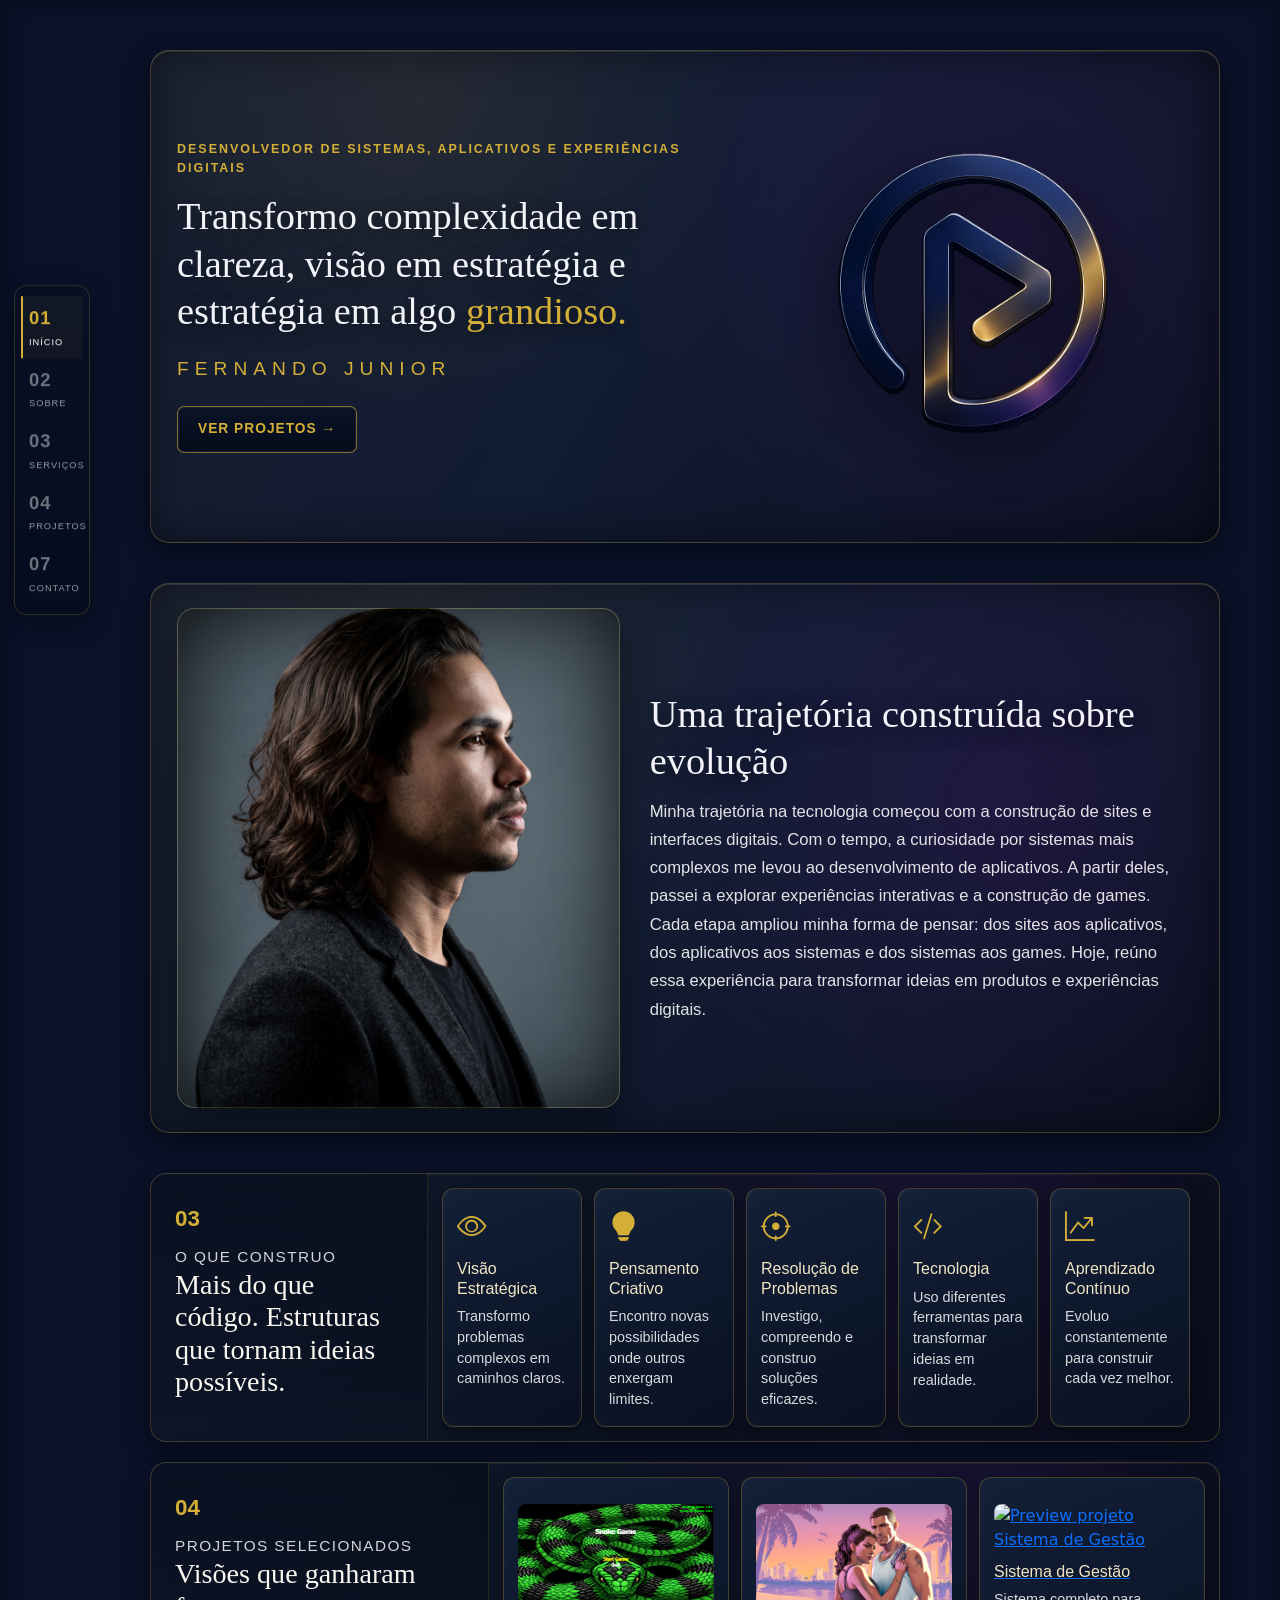
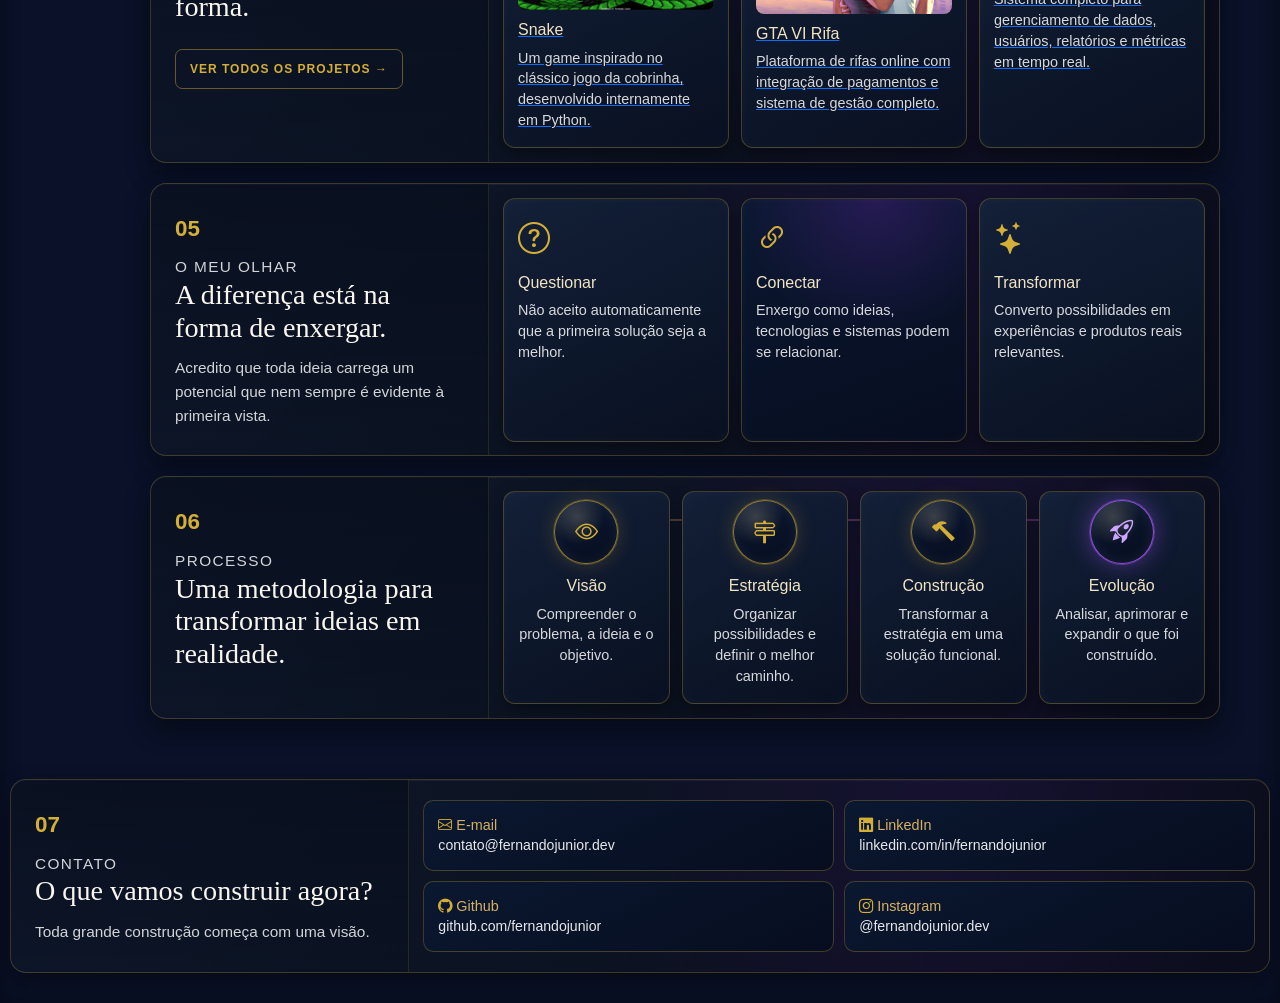
==== index.html @ 56f13a5a "update all" ====
<!DOCTYPE html>
<html lang="pt-br">
<head>
    <meta charset="UTF-8">
    <meta name="viewport" content="width=device-width, initial-scale=1.0">
    <link href="https://cdn.jsdelivr.net/npm/bootstrap@5.3.8/dist/css/bootstrap.min.css" rel="stylesheet" integrity="sha384-sRIl4kxILFvY47J16cr9ZwB07vP4J8+LH7qKQnuqkuIAvNWLzeN8tE5YBujZqJLB" crossorigin="anonymous">
    <link rel="stylesheet" href="https://cdn.jsdelivr.net/npm/bootstrap-icons@1.11.3/font/bootstrap-icons.min.css">
    <link rel="stylesheet" href="./src/CSS/StyleIndex.css">
    <title>Portfólio</title>
</head>
<body class="la-fria-marinho">
    <aside class="hero-sidebar">
        <ul>
            <li class="active">
                <a href="#inicio" data-target="inicio"><span>01</span> INÍCIO</a>
            </li>
            <li>
                <a href="#sobre" data-target="sobre"><span>02</span> SOBRE</a>
            </li>
            <li>
                <a href="#servicos" data-target="servicos"><span>03</span> SERVIÇOS</a>
            </li>
            <li>
                <a href="#Projetos" data-target="Projetos"><span>04</span> PROJETOS</a>
            </li>
            <li>
                <a href="#Contato" data-target="Contato"><span>07</span> CONTATO</a>
            </li>
        </ul>
    </aside>
    
    <main>
        <section id="inicio" class="A_visão">
            <div class="hero-content">
                <p class="hero-kicker">DESENVOLVEDOR DE SISTEMAS, APLICATIVOS E EXPERIÊNCIAS DIGITAIS</p>

                <h1>
                    Transformo complexidade em clareza, visão em estratégia e estratégia em algo
                    <span>grandioso.</span>
                </h1>

                <h2>FERNANDO JUNIOR</h2>

                <a class="hero-cta" href="#Projetos">VER PROJETOS →</a>
            </div>

            <div class="hero-visual">
                <img src="./src/CSS/IMG/FFPLAY_slogan.png" alt="Logo Fernando Junior">
            </div>
        </section>
        <section id="sobre" class="Quem_Sou">
            <div class="img-profile"></div>
            <div class="texto-sobEu">
                <h1>Uma trajetória construída sobre evolução</h1>
                <p>
                    Minha trajetória na tecnologia começou com a construção de sites e interfaces digitais. Com o tempo, a curiosidade por sistemas mais complexos me levou ao desenvolvimento de aplicativos. A partir deles, passei a explorar experiências interativas e a construção de games.<br>
                    Cada etapa ampliou minha forma de pensar: dos sites aos aplicativos, dos aplicativos aos sistemas e dos sistemas aos games. Hoje, reúno essa experiência para transformar ideias em produtos e experiências digitais.
                </p>
            </div>
        </section>
        <section id="servicos" class="Construção section-panel">
            <div class="section-left">
                <span class="section-number">03</span>
                <p class="section-kicker">O QUE CONSTRUO</p>
                <h2>Mais do que código. Estruturas que tornam ideias possíveis.</h2>
            </div>
            <div class="section-right cards-5">
                <article class="feature-card">
                    <i class="bi bi-eye"></i>
                    <h3>Visão Estratégica</h3>
                    <p>Transformo problemas complexos em caminhos claros.</p>
                </article>
                <article class="feature-card">
                    <i class="bi bi-lightbulb-fill"></i>
                    <h3>Pensamento Criativo</h3>
                    <p>Encontro novas possibilidades onde outros enxergam limites.</p>
                </article>
                <article class="feature-card">
                    <i class="bi bi-crosshair"></i>
                    <h3>Resolução de Problemas</h3>
                    <p>Investigo, compreendo e construo soluções eficazes.</p>
                </article>
                <article class="feature-card">
                    <i class="bi bi-code-slash"></i>
                    <h3>Tecnologia</h3>
                    <p>Uso diferentes ferramentas para transformar ideias em realidade.</p>
                </article>
                <article class="feature-card">
                    <i class="bi bi-graph-up-arrow"></i>
                    <h3>Aprendizado Contínuo</h3>
                    <p>Evoluo constantemente para construir cada vez melhor.</p>
                </article>
            </div>
        </section>

        <section id="Projetos" class="Projetos section-panel">
            <div class="section-left">
                <span class="section-number">04</span>
                <p class="section-kicker">PROJETOS SELECIONADOS</p>
                <h2>Visões que ganharam forma.</h2>
                <a class="mini-cta" href="#">VER TODOS OS PROJETOS →</a>
            </div>
            <div class="section-right cards-3">
                <a class="project-card" href="https://github.com/Playershelby/SnakeGame" target="_blank" rel="noopener noreferrer">
                    <img src="./src/CSS/IMG/SnakeGame_Menu.png" alt="Preview projeto Snake">
                    <h3>Snake</h3>
                    <p>Um game inspirado no clássico jogo da cobrinha, desenvolvido internamente em Python.</p>
                </a>
                <a class="project-card" href="https://gtaiv.onrender.com" target="_blank" rel="noopener noreferrer">
                    <img src="./src/CSS/IMG/Jason_and_Lucia_03_landscape.jpg" alt="Preview projeto GTA VI Rifa">
                    <h3>GTA VI Rifa</h3>
                    <p>Plataforma de rifas online com integração de pagamentos e sistema de gestão completo.</p>
                </a>
                <a class="project-card" href="#" aria-disabled="true" title="Projeto temporariamente offline">
                    <img src="https://placehold.co/600x320/0a162d/d4af37?text=Sistema+de+Gestao" alt="Preview projeto Sistema de Gestão">
                    <h3>Sistema de Gestão</h3>
                    <p>Sistema completo para gerenciamento de dados, usuários, relatórios e métricas em tempo real.</p>
                </a>
            </div>
        </section>

        <section class="O-Meu-Olhar section-panel">
            <div class="section-left">
                <span class="section-number">05</span>
                <p class="section-kicker">O MEU OLHAR</p>
                <h2>A diferença está na forma de enxergar.</h2>
                <p>Acredito que toda ideia carrega um potencial que nem sempre é evidente à primeira vista.</p>
            </div>
            <div class="section-right cards-3">
                <article class="insight-card">
                    <i class="bi bi-question-circle"></i>
                    <h3>Questionar</h3>
                    <p>Não aceito automaticamente que a primeira solução seja a melhor.</p>
                </article>
                <article class="insight-card destaque">
                    <i class="bi bi-link-45deg"></i>
                    <h3>Conectar</h3>
                    <p>Enxergo como ideias, tecnologias e sistemas podem se relacionar.</p>
                </article>
                <article class="insight-card">
                    <i class="bi bi-stars"></i>
                    <h3>Transformar</h3>
                    <p>Converto possibilidades em experiências e produtos reais relevantes.</p>
                </article>
            </div>
        </section>

        <section class="Processo section-panel">
            <div class="section-left">
                <span class="section-number">06</span>
                <p class="section-kicker">PROCESSO</p>
                <h2>Uma metodologia para transformar ideias em realidade.</h2>
            </div>
            <div class="section-right process-track">
                <article class="process-step">
                    <span class="process-icon"><i class="bi bi-eye"></i></span>
                    <h3>Visão</h3>
                    <p>Compreender o problema, a ideia e o objetivo.</p>
                </article>
                <article class="process-step">
                    <span class="process-icon"><i class="bi bi-signpost-2"></i></span>
                    <h3>Estratégia</h3>
                    <p>Organizar possibilidades e definir o melhor caminho.</p>
                </article>
                <article class="process-step">
                    <span class="process-icon"><i class="bi bi-hammer"></i></span>
                    <h3>Construção</h3>
                    <p>Transformar a estratégia em uma solução funcional.</p>
                </article>
                <article class="process-step is-final">
                    <span class="process-icon"><i class="bi bi-rocket-takeoff"></i></span>
                    <h3>Evolução</h3>
                    <p>Analisar, aprimorar e expandir o que foi construído.</p>
                </article>
            </div>
        </section>
    </main>
    <footer>
        <section id="Contato" class="Contato section-panel">
            <div class="section-left">
                <span class="section-number">07</span>
                <p class="section-kicker">CONTATO</p>
                <h2>O que vamos construir agora?</h2>
                <p>Toda grande construção começa com uma visão.</p>
            </div>
            <div class="section-right contact-card">
                <a href="#"><i class="bi bi-envelope"></i> E-mail<br><strong>contato@fernandojunior.dev</strong></a>
                <a href="#"><i class="bi bi-linkedin"></i> LinkedIn<br><strong>linkedin.com/in/fernandojunior</strong></a>
                <a href="#"><i class="bi bi-github"></i> Github<br><strong>github.com/fernandojunior</strong></a>
                <a href="#"><i class="bi bi-instagram"></i> Instagram<br><strong>@fernandojunior.dev</strong></a>
            </div>
        </section>
    </footer>
</body>
<script src="./src/Script/index.js"></script>
</html>
---- src/CSS/StyleIndex.css ----
:root {
    /* Cores e Ajustes da Textura */
  --cor-marinho-profundo: #0a1128;
  --opacidade-trama-diagonal: 0.015;
  --opacidade-ruido-la: 0.04;
  --tamanho-trama: 6px;
  --tamanho-trama-metade: 3px;

  /* Variável com o SVG do Ruído (Inline Data URI) */
    --textura-ruido-svg: url("./IMG/BG_Midnight-Tailoring.svg"); 
    --bg-primary: rgba(80, 80, 80, 0.2);
    --bg-secundary: linear-gradient(135deg, #ffffffbb 0%, #8080808b 10%, #8080802a 35%);
    --bg-sec-hover: linear-gradient(675deg, #ffffffbb 0%, #8080808b 10%, #8080802a 35%);
    --bg-azul: #0A2342;
    --bg-roxo-intenso: #5A189A;
    --Dourado-classico: #D4AF37;
    --text-glow: 0 0 5px #ffffff, 0 0 15px #fff, 0 0 30px #f2f2f2;
    --Branco-puro: #FFFFFF;
    --text-shadow: 0 0 8px #000000;
    --text-shadow-strong: 0 0 25px #000000;
    --shadow-color: rgba(0, 0, 0, 0.4);
    --shadow-glass: rgba(0, 0, 0, 0.3), /* Sombra projetada no tecido */inset 0 0 12px rgba(255, 255, 255, 0.05);
    --border-glass: linear-gradient(135deg, rgba(255, 255, 255, 0.5) 0%,/* Brilho forte do reflexo (topo-esquerdo) */rgba(255, 255, 255, 0.2) 45%,/* Transição suave */rgba(255, 255, 255, 0.1) 75%,/* Quase invisível nas laterais */transparent 100%) 1;
    --border-vinheta:  inset 0 0 80px rgba(0, 0, 0, 0.7);
    --title-font: 'Poppins', sans-serif;
    --title-weight: 700;
    --subtitle-font: 'Roboto', sans-serif;
    --text-font: 'Roboto', sans-serif;
}

.la-fria-marinho {
  /* Aplica a cor base utilizando a variável */
    background-color: var(--cor-marinho-profundo);
    background-repeat: no-repeat; 

  /* Monta a sobreposição usando as variáveis de opacidade e o SVG */
  background-image: 
    linear-gradient(45deg, rgba(255, 255, 255, var(--opacidade-trama-diagonal)) 25%, transparent 25%, transparent 75%, rgba(255, 255, 255, var(--opacidade-trama-diagonal)) 75%),
    linear-gradient(45deg, rgba(255, 255, 255, var(--opacidade-trama-diagonal)) 25%, transparent 25%, transparent 75%, rgba(255, 255, 255, var(--opacidade-trama-diagonal)) 75%),
    var(--textura-ruido-svg);

  /* Define as dimensões dinamicamente */
    background-size: var(--tamanho-trama) var(--tamanho-trama), var(--tamanho-trama) var(--tamanho-trama), auto;
    background-position: 0 0, var(--tamanho-trama-metade) var(--tamanho-trama-metade), 0 0;
    box-shadow: inset 0 0 20px rgba(0, 0, 0, 0.4); /* Sombra interna para dar profundidade */
    color: #f4f4f6; /* Texto em tom off-white para contraste elegante */
}


html {
    scroll-behavior: smooth;
}

body {
    margin: 0 auto;
    padding: 10px;
    color: var(--Branco-puro);
}

/* Sidebar vertical numérica */
.hero-sidebar {
    position: fixed;
    top: 50%;
    left: 14px;
    transform: translateY(-50%);
    width: 76px;
    z-index: 1000;
    border: 1px solid rgba(212, 175, 55, 0.2);
    border-radius: 0.8rem;
    background: linear-gradient(180deg, rgba(7, 16, 35, 0.78), rgba(5, 12, 28, 0.7));
    backdrop-filter: blur(6px);
    -webkit-backdrop-filter: blur(6px);
    box-shadow: 0 8px 22px rgba(0, 0, 0, 0.35);
    padding: 10px 6px;
}

.hero-sidebar ul {
    list-style: none;
    margin: 0;
    padding: 0;
    width: 100%;
}

.hero-sidebar li {
    border-left: 2px solid transparent;
}

.hero-sidebar li a {
    display: flex;
    flex-direction: column;
    gap: 4px;
    font-family: var(--subtitle-font);
    font-size: 0.58rem;
    letter-spacing: 1px;
    color: rgba(255, 255, 255, 0.58);
    text-transform: uppercase;
    text-decoration: none;
    padding: 8px 6px;
    transition: all 0.2s ease;
}

.hero-sidebar li a span {
    font-size: 1.15rem;
    color: rgba(255, 255, 255, 0.42);
    font-weight: 700;
}

.hero-sidebar li.active,
.hero-sidebar li.is-active {
    border-left-color: var(--Dourado-classico);
    background: rgba(212, 175, 55, 0.05);
}

.hero-sidebar li.active a,
.hero-sidebar li.is-active a {
    color: var(--Branco-puro);
}

.hero-sidebar li.active a span,
.hero-sidebar li.is-active a span {
    color: var(--Dourado-classico);
}

/* Bootstrap Icons em dourado */
.bi {
    color: #D4AF37;
}

/* Main content styling */
main {
    padding: 20px;
    padding-left: 110px;
    max-width: 1200px;
    margin: 0 auto;
}

button {
    padding: 20px;
    margin: 20px auto;
    border: var(--border-glass);
    border-radius: 2rem;
    background: var(--bg-secundary);
    backdrop-filter: blur(10px);
    box-shadow: var(--shadow-glass);
    font-size: 16pt;
    color: var(--Branco-puro);
    cursor: pointer;
    display: block;
}

button:hover {
    color: var(--Dourado-classico);
    transform: scaleX(1.1);
    transition: all 2s ease-in-out;
}

/* Section styling - Hero principal */
.A_visão {
    margin: 20px 0 40px;
    min-height: 450px;
    display: grid;
    grid-template-columns: 1.25fr 1fr;
    align-items: center;
    gap: 20px;
    width: 100%;
    padding: 24px 26px;
    border-radius: 1.2rem;
    border: 1px solid rgba(212, 175, 55, 0.25);
    background:
      linear-gradient(135deg, rgba(255, 255, 255, 0.07), rgba(255, 255, 255, 0.015)),
      radial-gradient(circle at 80% 40%, rgba(90, 24, 154, 0.2), transparent 42%),
      radial-gradient(circle at 25% 10%, rgba(212, 175, 55, 0.08), transparent 35%),
      linear-gradient(115deg, #070f22 0%, #071229 45%, #050b19 100%);
    backdrop-filter: blur(6px);
    -webkit-backdrop-filter: blur(6px);
    box-shadow:
      inset 0 1px 0 rgba(255, 255, 255, 0.1),
      inset 0 0 40px rgba(0, 0, 0, 0.45),
      0 8px 24px rgba(0, 0, 0, 0.45);
    overflow: hidden;
}

.A_visão h1 {
    margin: 0;
    font-family: Georgia, "Times New Roman", serif;
    font-size: clamp(1.9rem, 3vw, 3.2rem);
    line-height: 1.23;
    color: #f2f3f8;
    text-align: left;
    max-width: 750px;
    text-shadow: 0 4px 18px rgba(0, 0, 0, 0.55);
    animation: none;
}

.A_visão h1 span {
    color: var(--Dourado-classico);
}

.A_visão h2 {
    margin: 22px 0 0;
    font-family: var(--title-font);
    font-size: 1.2rem;
    letter-spacing: 6px;
    color: var(--Dourado-classico);
    line-height: 1.3;
    text-align: left;
    text-transform: uppercase;
}

/* Bloco de texto principal */
.hero-content {
    max-width: 620px;
}

.hero-kicker {
    margin: 0 0 16px;
    font-family: var(--subtitle-font);
    font-size: 0.78rem;
    letter-spacing: 2px;
    font-weight: 700;
    color: var(--Dourado-classico);
    text-transform: uppercase;
}

.hero-cta {
    margin-top: 24px;
    display: inline-flex;
    align-items: center;
    gap: 8px;
    text-decoration: none;
    padding: 12px 20px;
    border: 1px solid rgba(212, 175, 55, 0.6);
    border-radius: 0.45rem;
    font-family: var(--subtitle-font);
    font-size: 0.86rem;
    font-weight: 700;
    letter-spacing: 1px;
    color: var(--Dourado-classico);
    background: linear-gradient(180deg, rgba(8, 18, 38, 0.82), rgba(4, 10, 24, 0.92));
    box-shadow: inset 0 0 0 1px rgba(255, 255, 255, 0.06);
    transition: all 0.25s ease;
}

.hero-cta:hover {
    transform: translateY(-2px);
    color: #ffe398;
    border-color: #ffe398;
    box-shadow: 0 8px 18px rgba(0, 0, 0, 0.4);
}

/* Bloco visual à direita */
.hero-visual {
    display: flex;
    align-items: center;
    justify-content: center;
    min-height: 100%;
    position: relative;
}

.A_visão img {
    width: min(100%, 470px);
    max-width: 470px;
    height: auto;
    filter: drop-shadow(0 14px 30px rgba(0, 0, 0, 0.55));
    opacity: 0.95;
    margin: 0;
    padding: 0;
}

/* Responsivo */
@media (max-width: 1024px) {
    main {
        padding-left: 95px;
    }

    .A_visão {
        grid-template-columns: 1fr;
        grid-template-areas:
          "content"
          "visual";
        gap: 16px;
    }

    .hero-content {
        grid-area: content;
    }

    .hero-visual {
        grid-area: visual;
        justify-content: flex-start;
    }

    .A_visão img {
        max-width: 360px;
    }
}

@media (max-width: 700px) {
    main {
        padding-left: 20px;
    }

    .A_visão {
        grid-template-columns: 1fr;
        grid-template-areas:
          "content"
          "visual";
        padding: 20px;
    }

    .hero-sidebar {
        display: none;
    }

    .A_visão h1 {
        font-size: 1.65rem;
    }

    .A_visão h2 {
        letter-spacing: 3px;
        font-size: 1rem;
    }

    .hero-kicker {
        font-size: 0.7rem;
        letter-spacing: 1.3px;
    }

    .hero-visual {
        justify-content: center;
    }
}

/* section quem sou eu */
.Quem_Sou{
    margin: 20px 0 40px;
    min-height: 450px;
    display: grid;
    grid-template-columns: 1fr 1.25fr;
    align-items: center;
    gap: 20px;
    width: 100%;
    padding: 24px 26px;
    border-radius: 1.2rem;
    border: 1px solid rgba(212, 175, 55, 0.25);
    background:
      linear-gradient(135deg, rgba(255, 255, 255, 0.07), rgba(255, 255, 255, 0.015)),
      radial-gradient(circle at 80% 40%, rgba(90, 24, 154, 0.2), transparent 42%),
      radial-gradient(circle at 25% 10%, rgba(212, 175, 55, 0.08), transparent 35%),
      linear-gradient(115deg, #070f22 0%, #071229 45%, #050b19 100%);
    backdrop-filter: blur(6px);
    -webkit-backdrop-filter: blur(6px);
    box-shadow:
      inset 0 1px 0 rgba(255, 255, 255, 0.1),
      inset 0 0 40px rgba(0, 0, 0, 0.45),
      0 8px 24px rgba(0, 0, 0, 0.45);
    overflow: hidden;
}

.img-profile {
    display: block;
    margin: 0;
    width: 100%;
    min-height: 500px;
    background: url('./IMG/retratai-27665b33-dde4-4b21-a693-1c4cb1636dba.jpg.png') center/cover;
    border-radius: 1.1rem;
    border: 1px solid rgba(212, 175, 55, 0.18);
    box-shadow: 0 16px 32px var(--shadow-color), var(--border-vinheta);
}

.texto-sobEu {
    padding: 4px 4px 4px 10px;
    background: transparent;
    border: 0;
    border-radius: 0;
    box-shadow: none;
}

.Quem_Sou h1 {
    margin: 0 0 14px;
    font-family: Georgia, "Times New Roman", serif;
    font-size: clamp(1.9rem, 3vw, 3.1rem);
    line-height: 1.2;
    color: #f2f3f8;
    text-align: left;
    text-shadow: 0 4px 18px rgba(0, 0, 0, 0.55);
}

.Quem_Sou p {
    margin: 0;
    font-family: var(--text-font);
    font-size: 1.04rem;
    color: rgba(255, 255, 255, 0.88);
    line-height: 1.7;
    text-align: left;
}

/* Seções estilo referência (03 a 06) */
.section-panel {
    margin: 20px 0;
    padding: 0;
    border-radius: 1rem;
    border: 1px solid rgba(212, 175, 55, 0.24);
    background:
      linear-gradient(130deg, rgba(255, 255, 255, 0.035), rgba(255, 255, 255, 0.01)),
      radial-gradient(circle at 75% 20%, rgba(90, 24, 154, 0.16), transparent 40%),
      linear-gradient(115deg, #071126 0%, #050b19 60%, #050915 100%);
    box-shadow:
      inset 0 1px 0 rgba(255, 255, 255, 0.05),
      0 12px 24px rgba(0, 0, 0, 0.38);
    display: grid;
    grid-template-columns: 0.95fr 2.05fr;
    overflow: hidden;
}

.section-left {
    padding: 28px 24px;
    border-right: 1px solid rgba(212, 175, 55, 0.14);
    background: linear-gradient(180deg, rgba(5, 11, 24, 0.6), rgba(5, 11, 24, 0.2));
}

.section-number {
    display: block;
    font-family: var(--subtitle-font);
    font-size: 1.4rem;
    font-weight: 700;
    color: var(--Dourado-classico);
    margin-bottom: 10px;
}

.section-kicker {
    margin: 0 0 10px;
    font-family: var(--subtitle-font);
    letter-spacing: 1.4px;
    font-size: 0.72rem;
    color: #cba24e;
    text-transform: uppercase;
}

.section-left h2 {
    margin: 0 0 12px;
    font-family: Georgia, "Times New Roman", serif;
    font-size: clamp(1.6rem, 2.2vw, 2.8rem);
    line-height: 1.15;
    color: #f8f6ef;
}

.section-left p {
    margin: 0;
    font-family: var(--text-font);
    font-size: 0.96rem;
    line-height: 1.55;
    color: rgba(255, 255, 255, 0.82);
}

.section-right {
    padding: 14px;
    display: grid;
    gap: 12px;
    align-items: stretch;
}

.cards-5 {
    grid-template-columns: repeat(5, minmax(140px, 1fr));
}

.cards-3 {
    grid-template-columns: repeat(3, minmax(180px, 1fr));
}

.feature-card,
.project-card,
.insight-card,
.process-step {
    border-radius: 0.75rem;
    border: 1px solid rgba(212, 175, 55, 0.28);
    background:
      linear-gradient(145deg, rgba(255, 255, 255, 0.04), rgba(255, 255, 255, 0.01)),
      linear-gradient(160deg, #09172f 0%, #060d1f 100%);
    padding: 16px 14px;
    min-height: 115px;
    box-shadow:
      inset 0 0 12px rgba(255, 255, 255, 0.03),
      0 6px 16px rgba(0, 0, 0, 0.38);
      cursor: pointer;
}

.project-card img {
    margin: 10px auto;
    max-width: 100%;
    max-height: 50%;
    border-radius: 0.5rem;
    object-fit: cover;
}

.feature-card .bi {
    font-size: 1.85rem;
    margin-bottom: 10px;
    display: inline-block;
}

.feature-card h3,
.project-card h3,
.insight-card h3,
.process-step h3 {
    margin: 0 0 8px;
    font-family: var(--subtitle-font);
    font-size: 1rem;
    color: #f1e5c5;
}

/* 3D card effect (Projetos) */
.cards-3 {
    perspective: 1100px;
}

.project-card,
.feature-card,
.insight-card {
    position: relative;
    transform-style: preserve-3d;
    will-change: transform;
    transition: transform 220ms ease, box-shadow 260ms ease, border-color 220ms ease;
    overflow: hidden;
}

.project-card::before,
.feature-card::before,
.insight-card::before {
    content: "";
    position: absolute;
    inset: -2px;
    background: radial-gradient(circle at var(--mx, 50%) var(--my, 50%), rgba(255, 255, 255, 0.22), transparent 42%);
    opacity: 0;
    transition: opacity 220ms ease;
    pointer-events: none;
}

.project-card:hover,
.feature-card:hover,
.insight-card:hover {
    border-color: rgba(212, 175, 55, 0.55);
    box-shadow:
      0 18px 34px rgba(0, 0, 0, 0.52),
      0 0 0 1px rgba(212, 175, 55, 0.2),
      inset 0 0 16px rgba(255, 255, 255, 0.05);
}

.project-card:hover::before,
.feature-card:hover::before,
.insight-card:hover::before {
    opacity: 1;
}

.project-card img,
.project-card h3,
.project-card p,
.feature-card h3,
.feature-card p,
.insight-card .bi,
.insight-card h3,
.insight-card p {
    position: relative;
    transform: translateZ(28px);
}

.feature-card p,
.project-card p,
.insight-card p,
.process-step p {
    margin: 0;
    font-family: var(--text-font);
    font-size: 0.9rem;
    color: rgba(255, 255, 255, 0.84);
    line-height: 1.45;
}

.insight-card .bi {
    font-size: 2rem;
    margin-bottom: 10px;
    display: inline-block;
}

.mini-cta {
    margin-top: 14px;
    display: inline-flex;
    text-decoration: none;
    color: var(--Dourado-classico);
    border: 1px solid rgba(212, 175, 55, 0.45);
    border-radius: 0.45rem;
    padding: 10px 14px;
    font-family: var(--subtitle-font);
    font-size: 0.75rem;
    letter-spacing: 1px;
    font-weight: 700;
}

.mini-cta:hover {
    color: #ffe8a8;
    border-color: #ffe8a8;
}

.insight-card.destaque {
    background:
      radial-gradient(circle at 60% 0%, rgba(122, 40, 196, 0.25), transparent 50%),
      linear-gradient(160deg, #0a1831 0%, #070d1f 100%);
}

.process-track {
    grid-template-columns: repeat(4, minmax(120px, 1fr));
    position: relative;
}

.process-track::before {
    content: "";
    position: absolute;
    left: 40px;
    right: 40px;
    top: 42px;
    height: 2px;
    background: linear-gradient(90deg, rgba(212, 175, 55, 0.35), rgba(138, 58, 185, 0.45));
    z-index: 0;
}

.process-step {
    position: relative;
    z-index: 1;
    text-align: center;
    padding-top: 8px;
}

.process-icon {
    width: 64px;
    height: 64px;
    border-radius: 50%;
    border: 1px solid rgba(212, 175, 55, 0.65);
    display: grid;
    place-items: center;
    margin: 0 auto 12px;
    background:
      radial-gradient(circle at 35% 25%, rgba(255, 236, 186, 0.2), transparent 45%),
      linear-gradient(160deg, #0a1831 0%, #070d1f 100%);
    box-shadow:
      0 0 0 1px rgba(212, 175, 55, 0.25),
      0 0 20px rgba(212, 175, 55, 0.22),
      inset 0 0 14px rgba(255, 255, 255, 0.06);
}

.process-icon .bi {
    font-size: 1.45rem;
    color: #D4AF37;
}

.process-step.is-final .process-icon {
    border-color: rgba(168, 92, 255, 0.85);
    box-shadow:
      0 0 0 1px rgba(168, 92, 255, 0.35),
      0 0 24px rgba(168, 92, 255, 0.42),
      inset 0 0 14px rgba(255, 255, 255, 0.08);
}

.process-step.is-final .process-icon .bi {
    color: #cda6ff;
}

.contact-card {
    display: grid;
    grid-template-columns: repeat(2, minmax(200px, 1fr));
    gap: 10px;
    align-content: center;
}

.contact-card a {
    text-decoration: none;
    border: 1px solid rgba(212, 175, 55, 0.28);
    border-radius: 0.65rem;
    padding: 14px;
    color: #d6b163;
    font-family: var(--subtitle-font);
    background: linear-gradient(155deg, #0a1830 0%, #070d1f 100%);
    font-size: 0.9rem;
    line-height: 1.4;
}

.contact-card a strong {
    color: rgba(255, 255, 255, 0.9);
    font-weight: 500;
    font-size: 0.88rem;
}

/* footer */
footer {
    margin: 20px auto;
    padding: 0;
    background: transparent;
    width: 100%;
    min-height: unset;
}

/* Responsivo das novas seções */
@media (max-width: 1200px) {
    .cards-5 {
        grid-template-columns: repeat(3, minmax(150px, 1fr));
    }
}

@media (max-width: 980px) {
    .section-panel {
        grid-template-columns: 1fr;
    }

    .section-left {
        border-right: none;
        border-bottom: 1px solid rgba(212, 175, 55, 0.14);
    }

    .cards-3,
    .process-track {
        grid-template-columns: 1fr 1fr;
    }
}

@media (max-width: 700px) {
    .cards-5,
    .cards-3,
    .process-track,
    .contact-card {
        grid-template-columns: 1fr;
    }

    .section-left h2 {
        font-size: 1.5rem;
    }
}

/* Animações */

@keyframes titleAnimation {
    0% {
        color: #D4AF37;
    }
    50%{
        color: #fae190;
    }
    100%{
        color: #FFFFFF;
    }
}
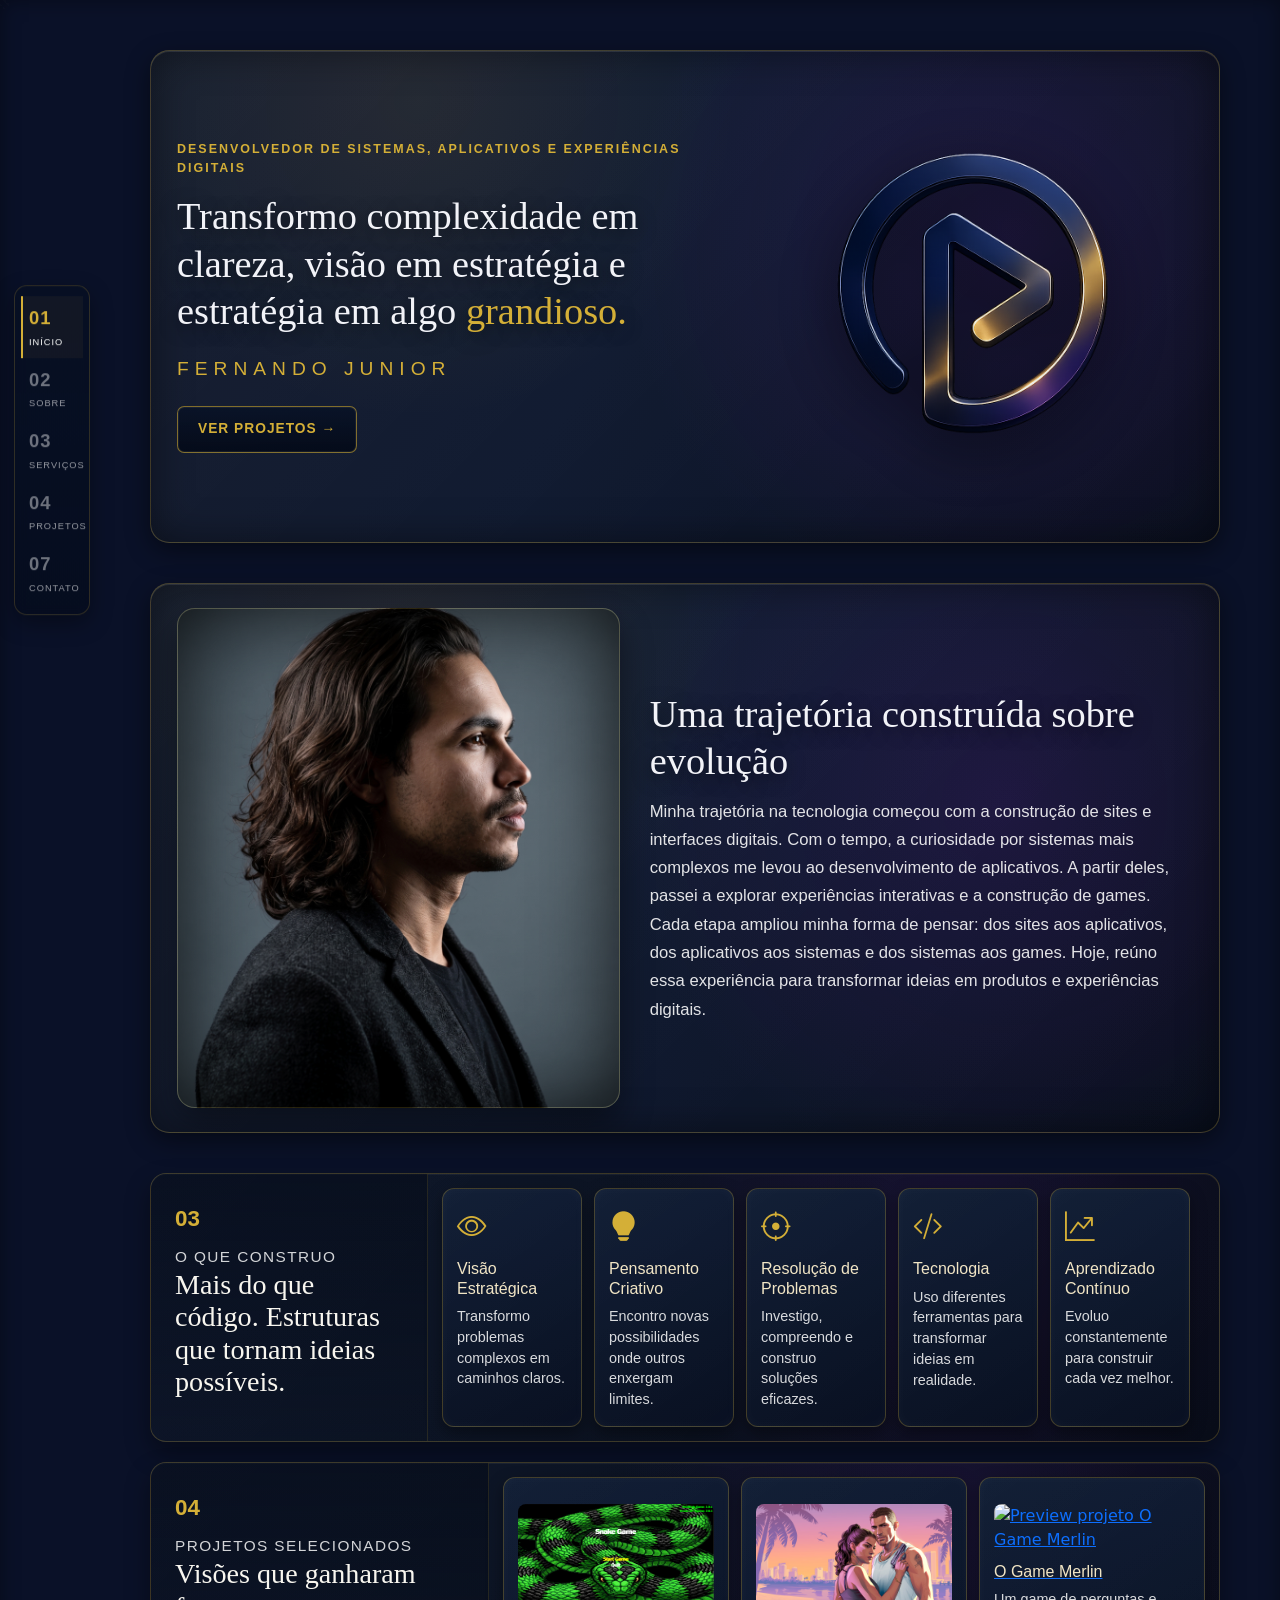
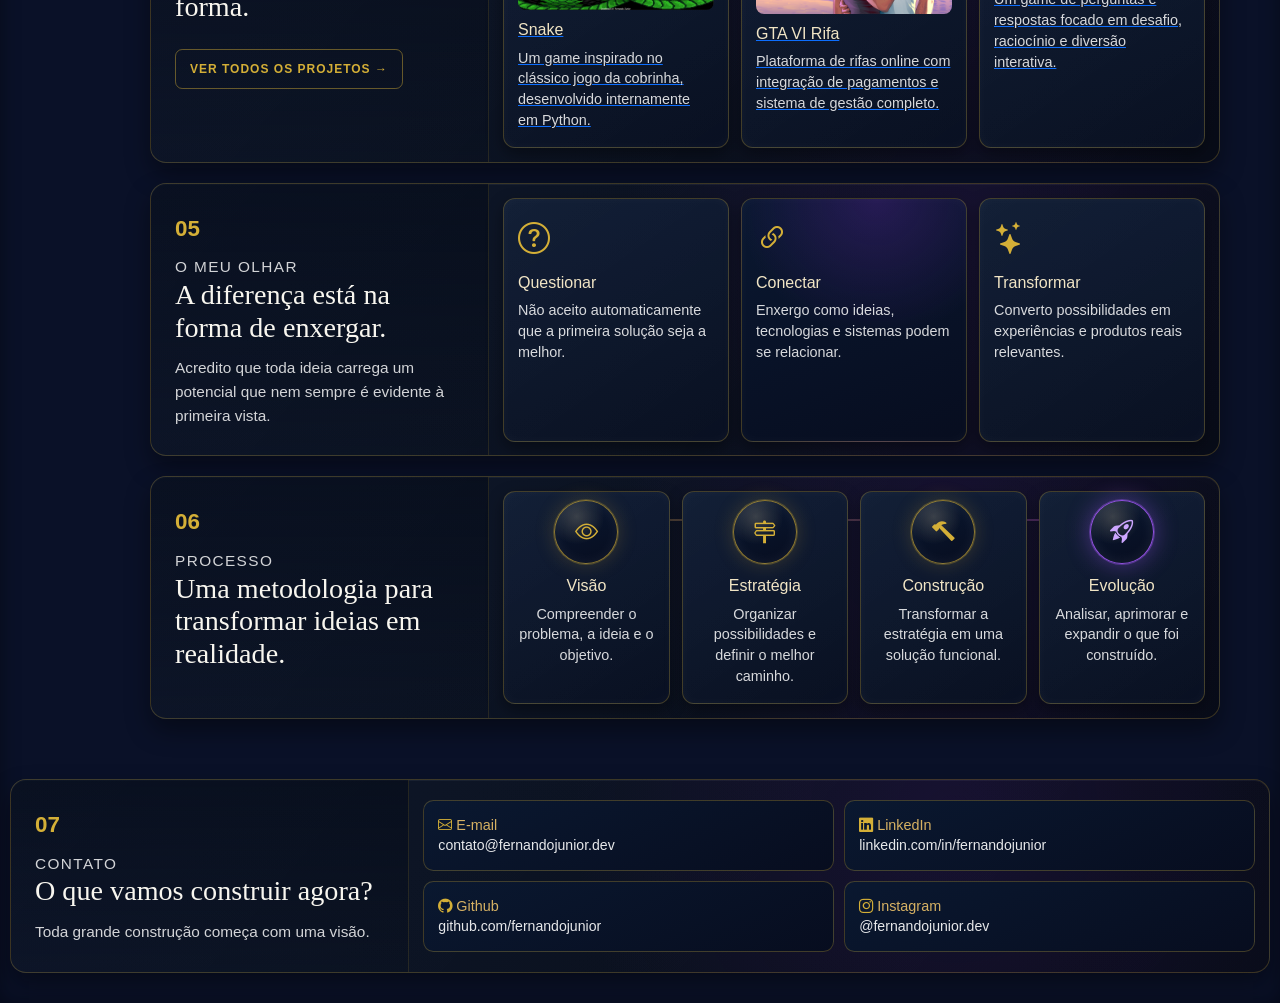
==== commit c7162774: "update index" ====
--- a/index.html
+++ b/index.html
@@ -111,10 +111,10 @@
                     <h3>GTA VI Rifa</h3>
                     <p>Plataforma de rifas online com integração de pagamentos e sistema de gestão completo.</p>
                 </a>
-                <a class="project-card" href="#" aria-disabled="true" title="Projeto temporariamente offline">
-                    <img src="https://placehold.co/600x320/0a162d/d4af37?text=Sistema+de+Gestao" alt="Preview projeto Sistema de Gestão">
-                    <h3>Sistema de Gestão</h3>
-                    <p>Sistema completo para gerenciamento de dados, usuários, relatórios e métricas em tempo real.</p>
+                <a class="project-card" href="https://game-merlin.netlify.app" target="_blank" rel="noopener noreferrer">
+                    <img src="https://placehold.co/600x320/0a162d/d4af37?text=O+Game+Merlin" alt="Preview projeto O Game Merlin">
+                    <h3>O Game Merlin</h3>
+                    <p>Um game de perguntas e respostas focado em desafio, raciocínio e diversão interativa.</p>
                 </a>
             </div>
         </section>
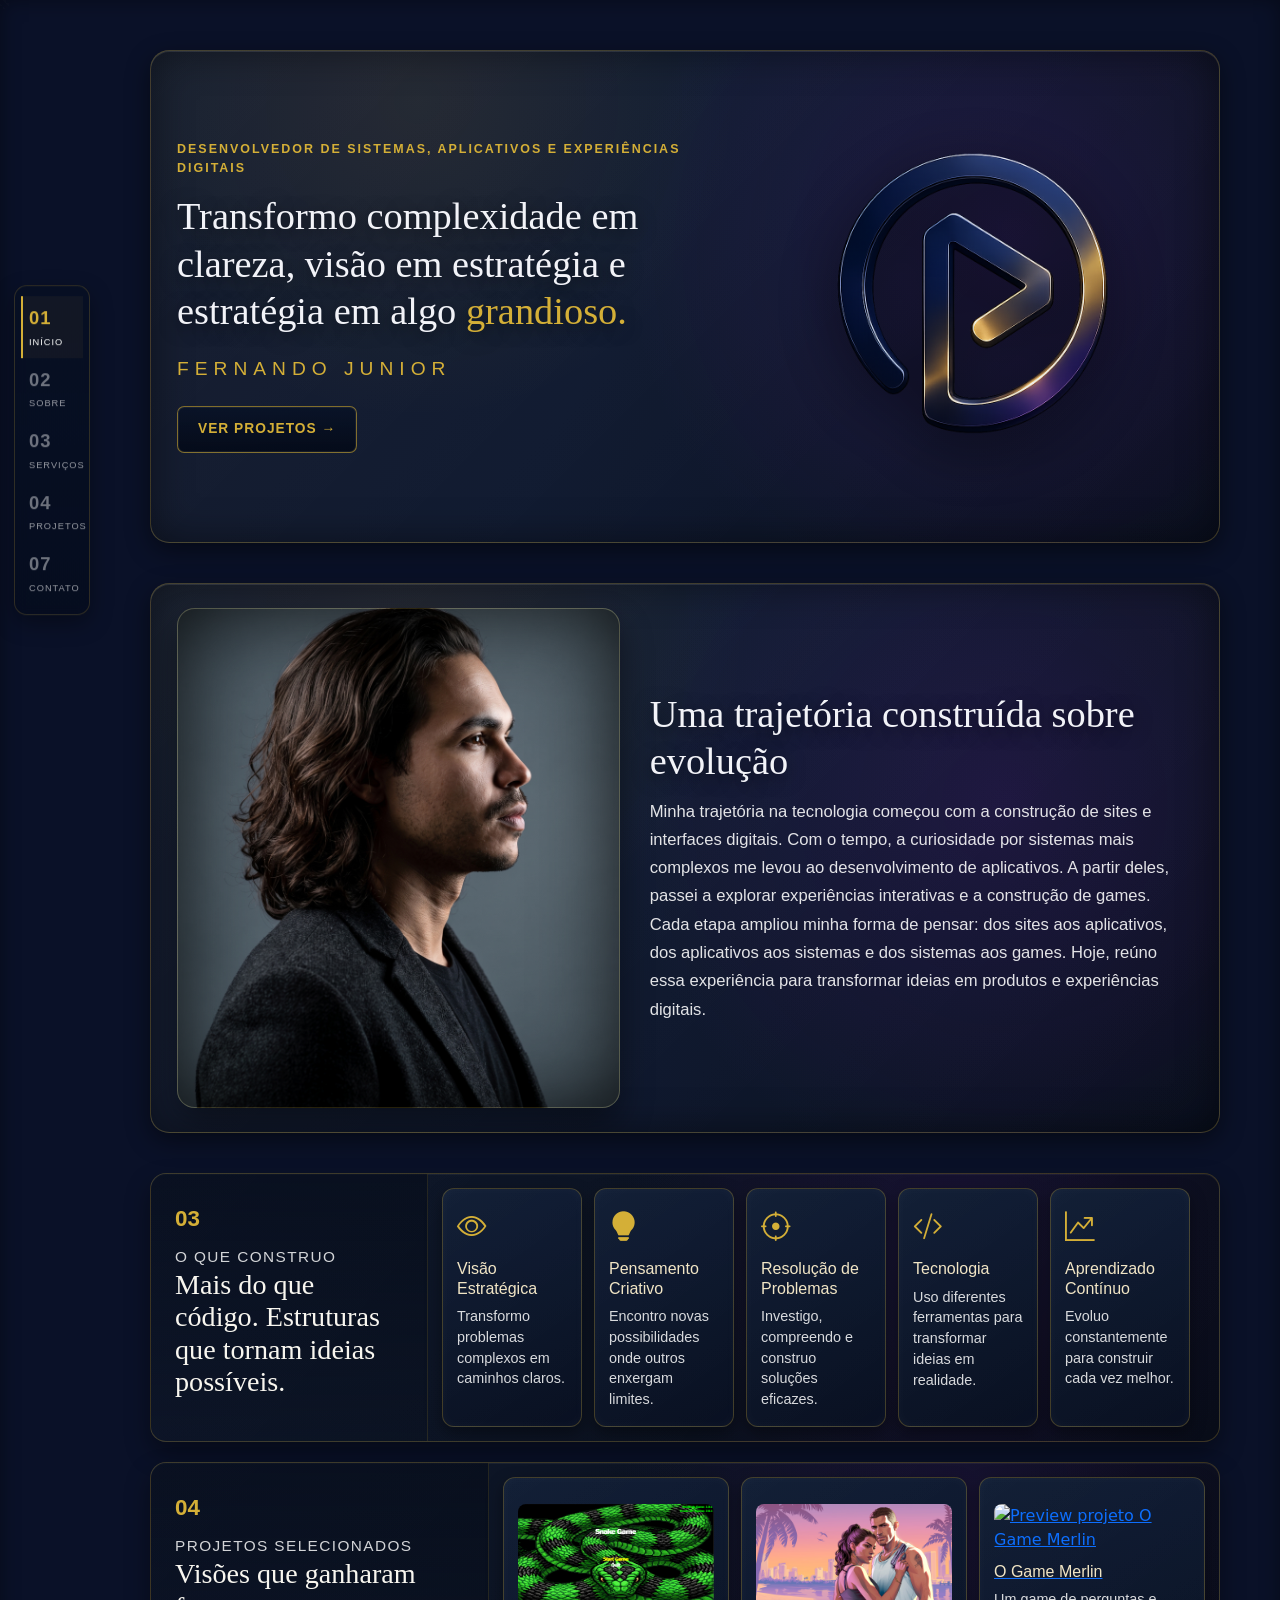
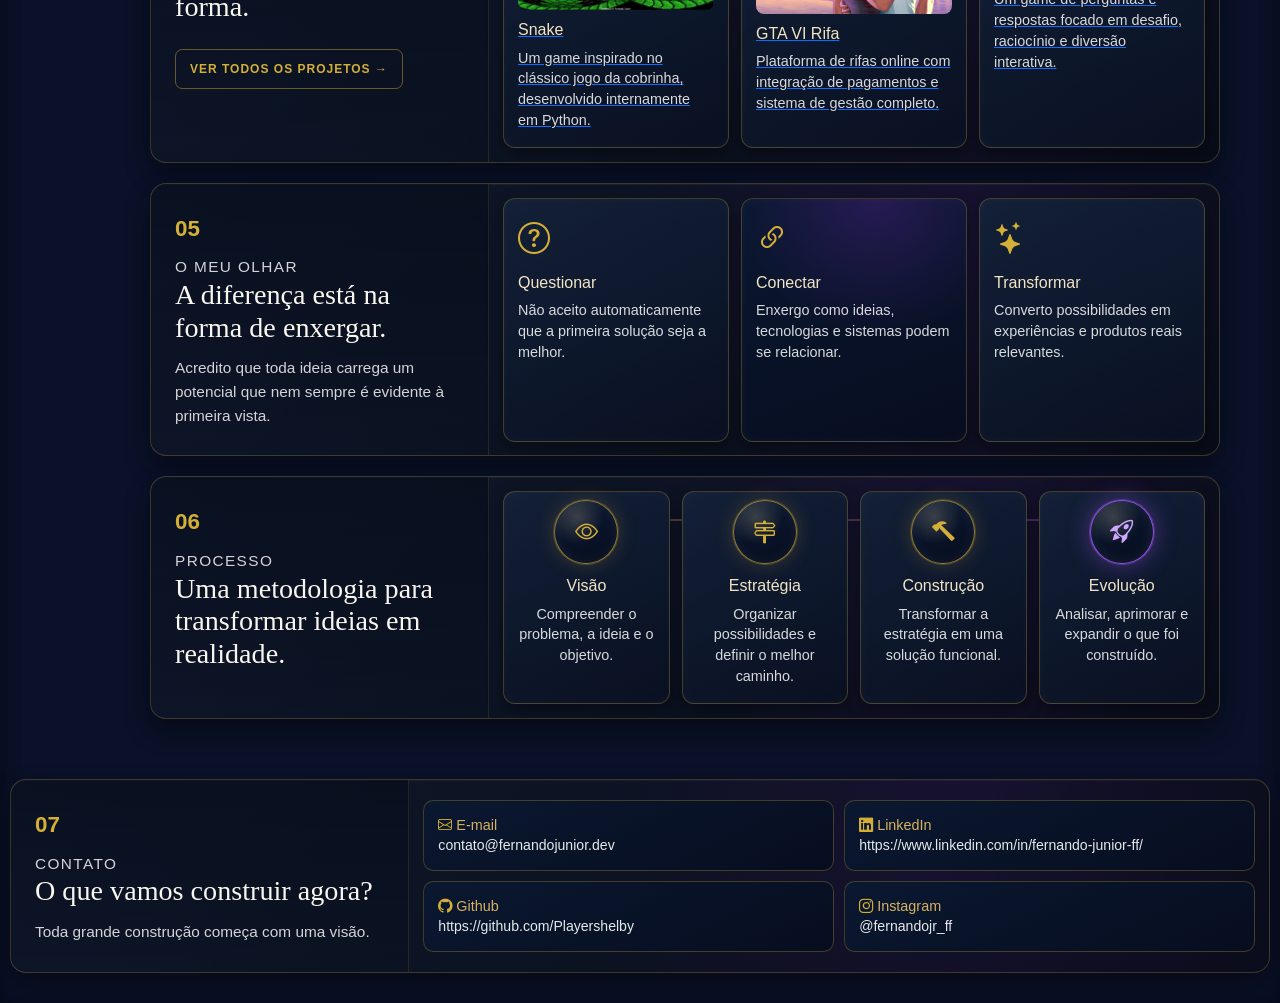
==== commit ea03be93: "update contatos" ====
--- a/index.html
+++ b/index.html
@@ -185,9 +185,9 @@
             </div>
             <div class="section-right contact-card">
                 <a href="#"><i class="bi bi-envelope"></i> E-mail<br><strong>contato@fernandojunior.dev</strong></a>
-                <a href="#"><i class="bi bi-linkedin"></i> LinkedIn<br><strong>linkedin.com/in/fernandojunior</strong></a>
-                <a href="#"><i class="bi bi-github"></i> Github<br><strong>github.com/fernandojunior</strong></a>
-                <a href="#"><i class="bi bi-instagram"></i> Instagram<br><strong>@fernandojunior.dev</strong></a>
+                <a href="#"><i class="bi bi-linkedin"></i> LinkedIn<br><strong>https://www.linkedin.com/in/fernando-junior-ff/</strong></a>
+                <a href="#"><i class="bi bi-github"></i> Github<br><strong>https://github.com/Playershelby</strong></a>
+                <a href="#"><i class="bi bi-instagram"></i> Instagram<br><strong>@fernandojr_ff</strong></a>
             </div>
         </section>
     </footer>
